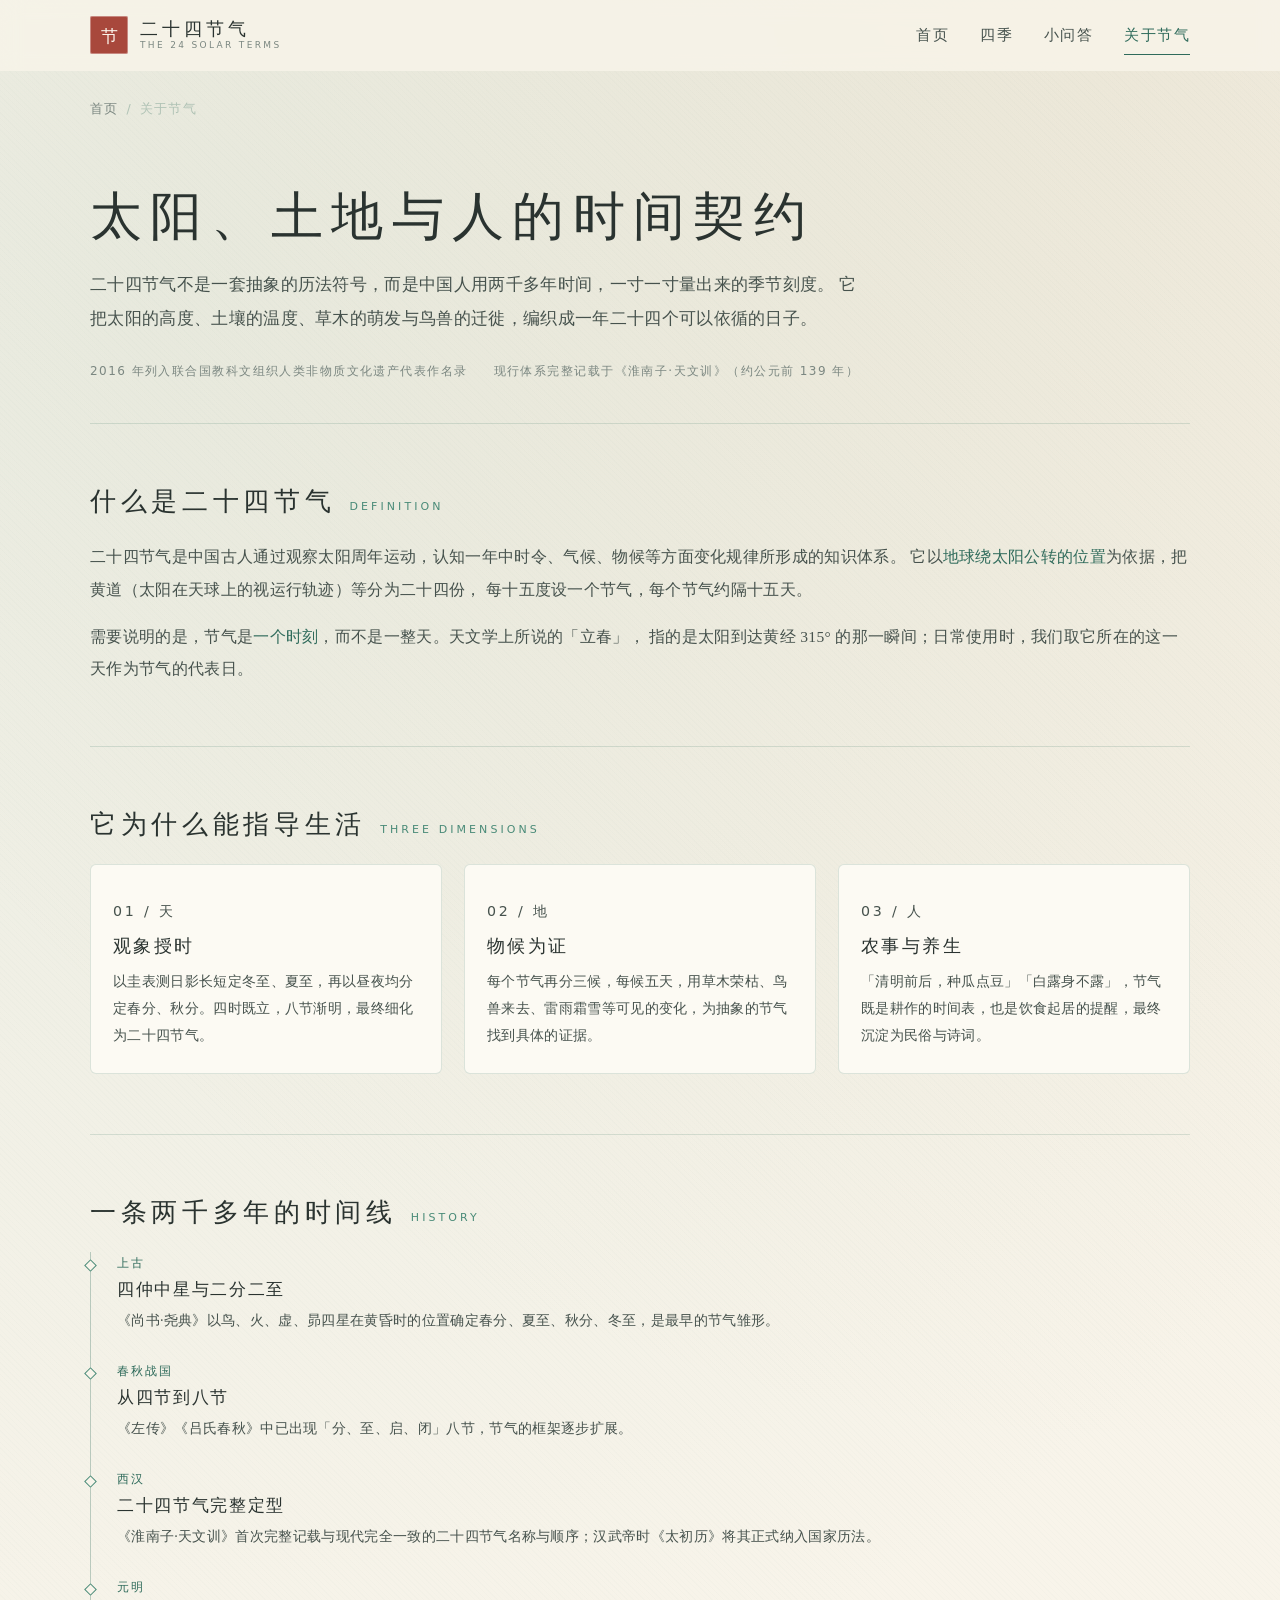
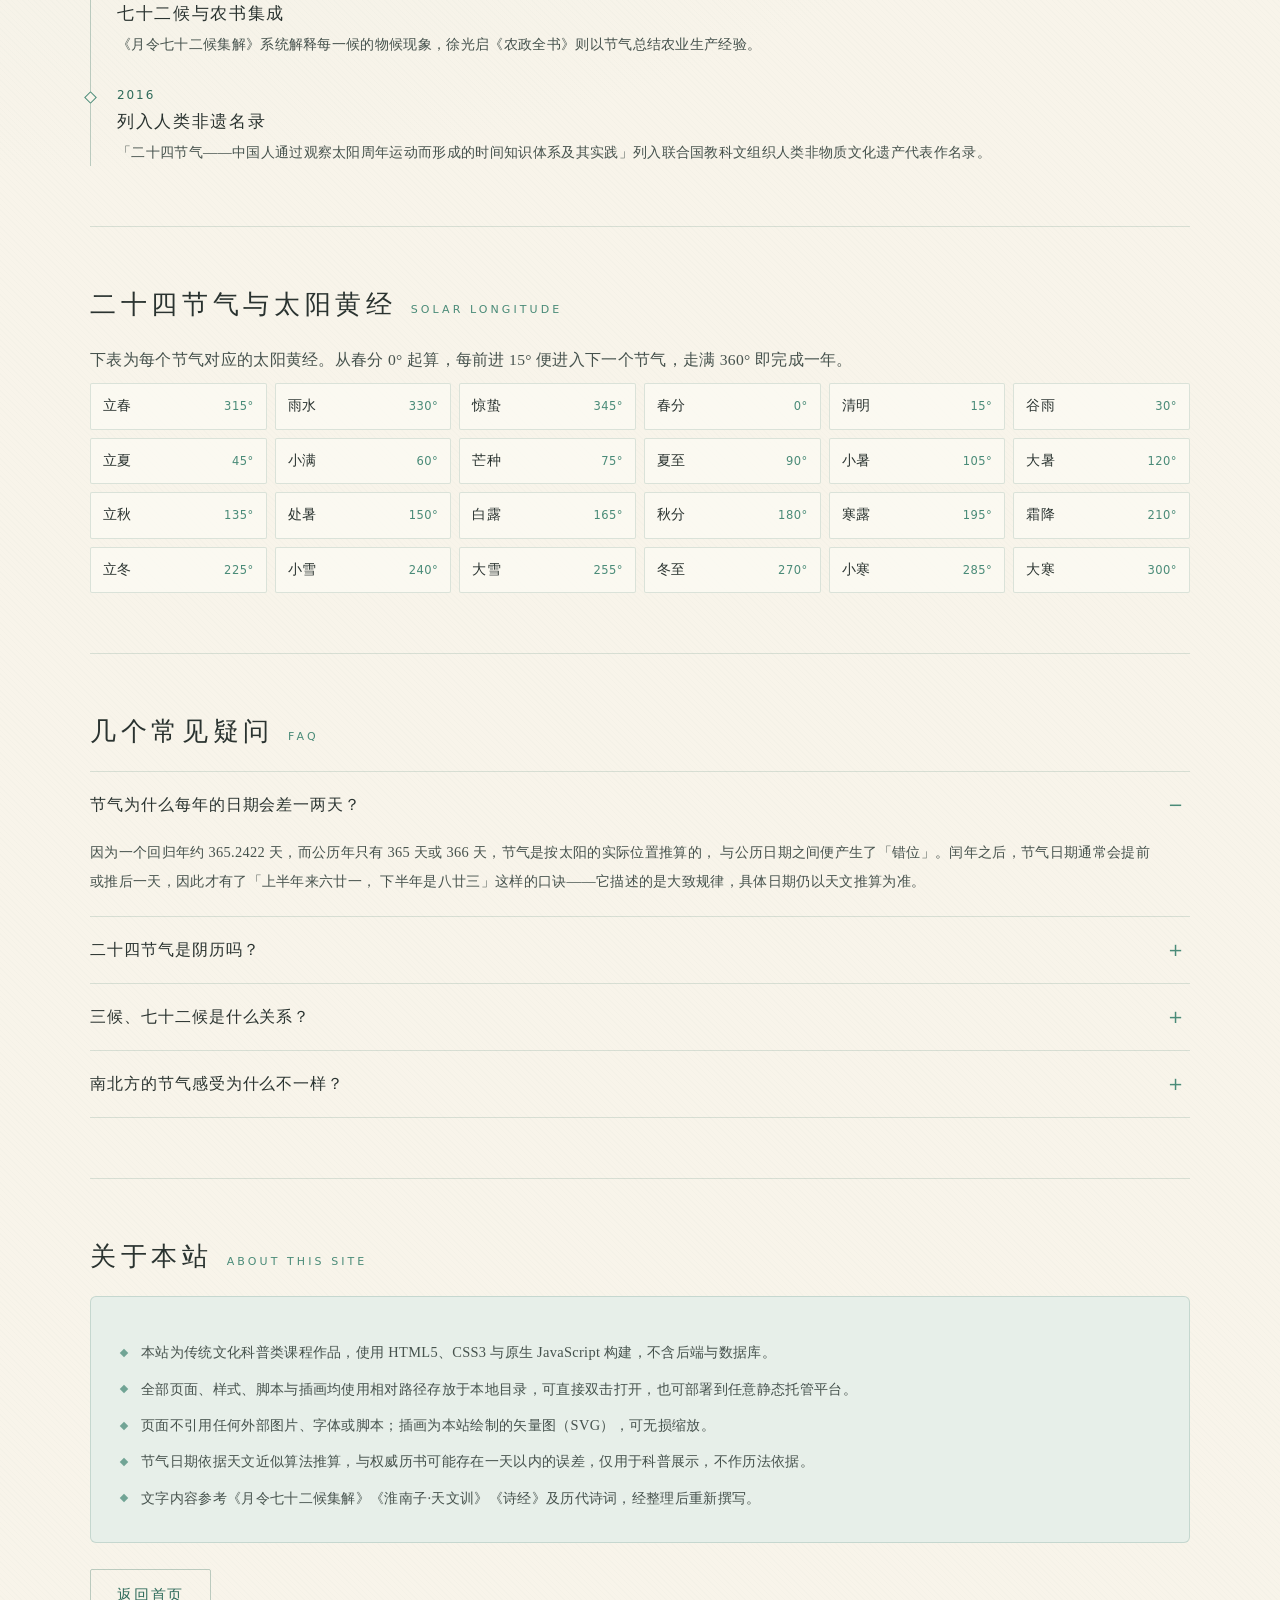
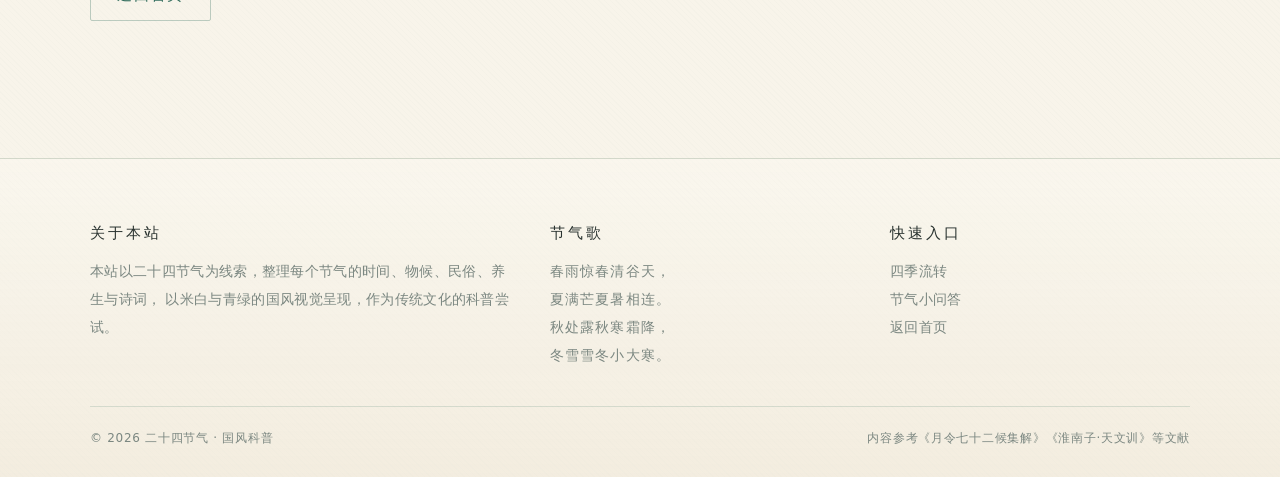
==== pages/about.html @ b08d24ab "二十四节气国风科普网站：首页、节气详情页、交互问答" ====
<!DOCTYPE html>
<html lang="zh-CN">
<head>
  <meta charset="UTF-8">
  <meta name="viewport" content="width=device-width, initial-scale=1">
  <title>关于二十四节气 · 由来、原理与文化价值</title>
  <meta name="description" content="二十四节气是什么、从何而来、依据什么划分：太阳黄经、七十二候、历史脉络、常见误解与本站说明。">
  <meta name="theme-color" content="#f8f4ea">
  <link rel="icon" href="../assets/images/favicon.svg" type="image/svg+xml">
  <link rel="stylesheet" href="../css/base.css">
  <link rel="stylesheet" href="../css/about.css">
</head>
<body>
  <a class="skip-link" href="#main">跳到主要内容</a>

  <header class="site-header">
    <div class="container site-header__inner">
      <a class="brand" href="../index.html">
        <span class="brand__seal" aria-hidden="true">节</span>
        <span class="brand__text">
          <span class="brand__name">二十四节气</span>
          <span class="brand__en">The 24 Solar Terms</span>
        </span>
      </a>

      <nav class="site-nav" id="site-nav" aria-label="主导航">
        <a href="../index.html">首页</a>
        <a href="../index.html#seasons">四季</a>
        <a href="../index.html#quiz">小问答</a>
        <a href="about.html" aria-current="page">关于节气</a>
      </nav>

      <button class="nav-toggle" type="button" aria-label="展开导航菜单" aria-expanded="false" aria-controls="site-nav">
        <span></span>
      </button>
    </div>
  </header>

  <main id="main">
    <div class="container">

      <nav class="crumb" aria-label="面包屑导航">
        <a href="../index.html">首页</a>
        <span>/</span>
        <span>关于节气</span>
      </nav>

      <!-- 题头 -->
      <section class="about-hero">
        <h1>太阳、土地与人的时间契约</h1>
        <p class="about-hero__lead">
          二十四节气不是一套抽象的历法符号，而是中国人用两千多年时间，一寸一寸量出来的季节刻度。
          它把太阳的高度、土壤的温度、草木的萌发与鸟兽的迁徙，编织成一年二十四个可以依循的日子。
        </p>
        <div class="about-hero__meta">
          <span>2016 年列入联合国教科文组织人类非物质文化遗产代表作名录</span>
          <span>现行体系完整记载于《淮南子·天文训》（约公元前 139 年）</span>
        </div>
      </section>

      <!-- 是什么 -->
      <section class="about-block">
        <div class="about-block__title">
          <h2>什么是二十四节气</h2>
          <span>Definition</span>
        </div>
        <div class="about-text">
          <p>
            二十四节气是中国古人通过观察太阳周年运动，认知一年中时令、气候、物候等方面变化规律所形成的知识体系。
            它以<strong>地球绕太阳公转的位置</strong>为依据，把黄道（太阳在天球上的视运行轨迹）等分为二十四份，
            每十五度设一个节气，每个节气约隔十五天。
          </p>
          <p>
            需要说明的是，节气是<strong>一个时刻</strong>，而不是一整天。天文学上所说的「立春」，
            指的是太阳到达黄经 315° 的那一瞬间；日常使用时，我们取它所在的这一天作为节气的代表日。
          </p>
        </div>
      </section>

      <!-- 三个维度 -->
      <section class="about-block">
        <div class="about-block__title">
          <h2>它为什么能指导生活</h2>
          <span>Three Dimensions</span>
        </div>
        <div class="point-grid">
          <div class="point">
            <p class="point__no">01 / 天</p>
            <h3>观象授时</h3>
            <p>以圭表测日影长短定冬至、夏至，再以昼夜均分定春分、秋分。四时既立，八节渐明，最终细化为二十四节气。</p>
          </div>
          <div class="point">
            <p class="point__no">02 / 地</p>
            <h3>物候为证</h3>
            <p>每个节气再分三候，每候五天，用草木荣枯、鸟兽来去、雷雨霜雪等可见的变化，为抽象的节气找到具体的证据。</p>
          </div>
          <div class="point">
            <p class="point__no">03 / 人</p>
            <h3>农事与养生</h3>
            <p>「清明前后，种瓜点豆」「白露身不露」，节气既是耕作的时间表，也是饮食起居的提醒，最终沉淀为民俗与诗词。</p>
          </div>
        </div>
      </section>

      <!-- 历史脉络 -->
      <section class="about-block">
        <div class="about-block__title">
          <h2>一条两千多年的时间线</h2>
          <span>History</span>
        </div>
        <div class="timeline">
          <div class="timeline__item">
            <p class="timeline__year">上古</p>
            <h3 class="timeline__title">四仲中星与二分二至</h3>
            <p class="timeline__desc">《尚书·尧典》以鸟、火、虚、昴四星在黄昏时的位置确定春分、夏至、秋分、冬至，是最早的节气雏形。</p>
          </div>
          <div class="timeline__item">
            <p class="timeline__year">春秋战国</p>
            <h3 class="timeline__title">从四节到八节</h3>
            <p class="timeline__desc">《左传》《吕氏春秋》中已出现「分、至、启、闭」八节，节气的框架逐步扩展。</p>
          </div>
          <div class="timeline__item">
            <p class="timeline__year">西汉</p>
            <h3 class="timeline__title">二十四节气完整定型</h3>
            <p class="timeline__desc">《淮南子·天文训》首次完整记载与现代完全一致的二十四节气名称与顺序；汉武帝时《太初历》将其正式纳入国家历法。</p>
          </div>
          <div class="timeline__item">
            <p class="timeline__year">元明</p>
            <h3 class="timeline__title">七十二候与农书集成</h3>
            <p class="timeline__desc">《月令七十二候集解》系统解释每一候的物候现象，徐光启《农政全书》则以节气总结农业生产经验。</p>
          </div>
          <div class="timeline__item">
            <p class="timeline__year">2016</p>
            <h3 class="timeline__title">列入人类非遗名录</h3>
            <p class="timeline__desc">「二十四节气——中国人通过观察太阳周年运动而形成的时间知识体系及其实践」列入联合国教科文组织人类非物质文化遗产代表作名录。</p>
          </div>
        </div>
      </section>

      <!-- 黄经对照 -->
      <section class="about-block">
        <div class="about-block__title">
          <h2>二十四节气与太阳黄经</h2>
          <span>Solar Longitude</span>
        </div>
        <div class="about-text">
          <p>下表为每个节气对应的太阳黄经。从春分 0° 起算，每前进 15° 便进入下一个节气，走满 360° 即完成一年。</p>
        </div>
        <div class="longitude-grid">
          <span>立春 <em>315°</em></span>
          <span>雨水 <em>330°</em></span>
          <span>惊蛰 <em>345°</em></span>
          <span>春分 <em>0°</em></span>
          <span>清明 <em>15°</em></span>
          <span>谷雨 <em>30°</em></span>
          <span>立夏 <em>45°</em></span>
          <span>小满 <em>60°</em></span>
          <span>芒种 <em>75°</em></span>
          <span>夏至 <em>90°</em></span>
          <span>小暑 <em>105°</em></span>
          <span>大暑 <em>120°</em></span>
          <span>立秋 <em>135°</em></span>
          <span>处暑 <em>150°</em></span>
          <span>白露 <em>165°</em></span>
          <span>秋分 <em>180°</em></span>
          <span>寒露 <em>195°</em></span>
          <span>霜降 <em>210°</em></span>
          <span>立冬 <em>225°</em></span>
          <span>小雪 <em>240°</em></span>
          <span>大雪 <em>255°</em></span>
          <span>冬至 <em>270°</em></span>
          <span>小寒 <em>285°</em></span>
          <span>大寒 <em>300°</em></span>
        </div>
      </section>

      <!-- 常见问题 -->
      <section class="about-block">
        <div class="about-block__title">
          <h2>几个常见疑问</h2>
          <span>FAQ</span>
        </div>
        <div class="faq">
          <details open>
            <summary>节气为什么每年的日期会差一两天？</summary>
            <p>
              因为一个回归年约 365.2422 天，而公历年只有 365 天或 366 天，节气是按太阳的实际位置推算的，
              与公历日期之间便产生了「错位」。闰年之后，节气日期通常会提前或推后一天，因此才有了「上半年来六廿一，
              下半年是八廿三」这样的口诀——它描述的是大致规律，具体日期仍以天文推算为准。
            </p>
          </details>
          <details>
            <summary>二十四节气是阴历吗？</summary>
            <p>
              不是。节气依据的是太阳的周年视运动，属于<strong>阳历成分</strong>；而农历（阴阳合历）中的月份依据月相，
              属于阴历成分。农历之所以要设置闰月，正是为了让月份与节气所代表的季节保持同步。
            </p>
          </details>
          <details>
            <summary>三候、七十二候是什么关系？</summary>
            <p>
              一个节气分为三候，每候五天；二十四节气共七十二候。每一候都有对应的物候描述，
              例如立春三候为「东风解冻、蛰虫始振、鱼陟负冰」。七十二候是中国古人对物候最细致的观察记录之一。
            </p>
          </details>
          <details>
            <summary>南北方的节气感受为什么不一样？</summary>
            <p>
              节气反映的是黄河中下游地区的物候经验，这是它诞生时的农业核心区。中国幅员辽阔，
              岭南的立冬仍是暖阳，漠河的白露已见霜雪，因此各地在实际应用中都会结合本地气候做调整，
              这也正是节气具有生命力的原因——它提供的是节奏，而非教条。
            </p>
          </details>
        </div>
      </section>

      <!-- 本站说明 -->
      <section class="about-block" style="border-bottom:none;">
        <div class="about-block__title">
          <h2>关于本站</h2>
          <span>About This Site</span>
        </div>
        <div class="site-note">
          <ul>
            <li>本站为传统文化科普类课程作品，使用 HTML5、CSS3 与原生 JavaScript 构建，不含后端与数据库。</li>
            <li>全部页面、样式、脚本与插画均使用相对路径存放于本地目录，可直接双击打开，也可部署到任意静态托管平台。</li>
            <li>页面不引用任何外部图片、字体或脚本；插画为本站绘制的矢量图（SVG），可无损缩放。</li>
            <li>节气日期依据天文近似算法推算，与权威历书可能存在一天以内的误差，仅用于科普展示，不作历法依据。</li>
            <li>文字内容参考《月令七十二候集解》《淮南子·天文训》《诗经》及历代诗词，经整理后重新撰写。</li>
          </ul>
        </div>
        <p style="margin-top:26px;">
          <a class="btn" href="../index.html">返回首页</a>
        </p>
      </section>

    </div>
  </main>

  <footer class="site-footer">
    <div class="container">
      <div class="site-footer__grid">
        <div>
          <h3>关于本站</h3>
          <p>
            本站以二十四节气为线索，整理每个节气的时间、物候、民俗、养生与诗词，
            以米白与青绿的国风视觉呈现，作为传统文化的科普尝试。
          </p>
        </div>
        <div>
          <h3>节气歌</h3>
          <p class="site-footer__song">
            春雨惊春清谷天，<br>
            夏满芒夏暑相连。<br>
            秋处露秋寒霜降，<br>
            冬雪雪冬小大寒。
          </p>
        </div>
        <div>
          <h3>快速入口</h3>
          <p><a href="../index.html#seasons">四季流转</a></p>
          <p><a href="../index.html#quiz">节气小问答</a></p>
          <p><a href="../index.html">返回首页</a></p>
        </div>
      </div>
      <div class="site-footer__bottom">
        <span>© <span data-year>2026</span> 二十四节气 · 国风科普</span>
        <span>内容参考《月令七十二候集解》《淮南子·天文训》等文献</span>
      </div>
    </div>
  </footer>

  <button class="back-top" type="button" aria-label="返回顶部">↑</button>

  <script>window.SITE_BASE = '../';</script>
  <script src="../js/data.js"></script>
  <script src="../js/common.js"></script>
</body>
</html>
---- css/base.css ----
@charset "utf-8";
/* ==========================================================================
   base.css —— 全站基础样式：变量、重置、排版、页头页脚、通用组件
   配色：米白（纸）+ 青绿（玉）+ 朱砂（印），整体淡雅国风
   ========================================================================== */

/* ---------- 1. 设计变量 ---------- */
:root {
  /* 纸色与墨色 */
  --paper: #f8f4ea;
  --paper-2: #fcfaf3;
  --paper-3: #efe7d7;
  --ink: #2a3330;
  --ink-2: #46524d;
  --ink-3: #7b8781;

  /* 青绿主色 */
  --jade: #2f6b5b;
  --jade-2: #4a8b78;
  --jade-3: #8fb9ab;
  --jade-pale: #e7efe9;

  /* 点缀色 */
  --cinnabar: #a8483c;
  --gold: #b08c4f;

  --line: rgba(47, 107, 91, 0.16);
  --line-strong: rgba(47, 107, 91, 0.3);

  --shadow-sm: 0 2px 12px rgba(42, 51, 48, 0.05);
  --shadow-md: 0 14px 34px rgba(47, 107, 91, 0.12);

  --radius-s: 2px;
  --radius: 6px;
  --container: 1180px;

  /* 字体：优先使用系统自带的宋体类衬线字体，不加载外部字体文件 */
  --font-serif: "Songti SC", "STSong", "SimSun", "Source Han Serif SC",
    "Noto Serif CJK SC", "Times New Roman", serif;
  --font-sans: system-ui, -apple-system, "PingFang SC", "Hiragino Sans GB",
    "Microsoft YaHei", sans-serif;
}

/* ---------- 2. 重置与基础排版 ---------- */
*,
*::before,
*::after {
  box-sizing: border-box;
}

html {
  scroll-behavior: smooth;
  -webkit-text-size-adjust: 100%;
}

body {
  margin: 0;
  background-color: var(--paper);
  /* 极淡的纸纹：两层径向渐变 + 一层细密斜纹，纯 CSS 实现，无需图片 */
  background-image:
    radial-gradient(circle at 12% 8%, rgba(143, 185, 171, 0.14), transparent 42%),
    radial-gradient(circle at 88% 0%, rgba(176, 140, 79, 0.1), transparent 38%),
    repeating-linear-gradient(45deg, rgba(47, 107, 91, 0.016) 0 1px, transparent 1px 4px);
  color: var(--ink);
  font-family: var(--font-serif);
  font-size: 16px;
  line-height: 1.9;
  letter-spacing: 0.02em;
  -webkit-font-smoothing: antialiased;
}

img {
  max-width: 100%;
  height: auto; /* 关键：避免 width/height 属性固定高度，让 CSS 的宽高比生效 */
  display: block;
}

a {
  color: inherit;
  text-decoration: none;
}

h1, h2, h3, h4 {
  margin: 0;
  font-weight: 500;
  line-height: 1.35;
  letter-spacing: 0.04em;
}

p {
  margin: 0;
}

ul, ol, dl, dd {
  margin: 0;
  padding: 0;
}

li {
  list-style: none;
}

button {
  font-family: inherit;
  font-size: inherit;
  color: inherit;
  border: none;
  background: none;
  cursor: pointer;
}

/* 键盘可见焦点 */
:focus-visible {
  outline: 2px solid var(--jade-2);
  outline-offset: 3px;
}

/* 跳到主内容（无障碍） */
.skip-link {
  position: absolute;
  left: 12px;
  top: -60px;
  z-index: 999;
  padding: 8px 18px;
  background: var(--jade);
  color: #fff;
  border-radius: var(--radius-s);
  transition: top 0.25s ease;
}

.skip-link:focus {
  top: 12px;
}

/* 锚点定位时预留吸顶导航高度 */
[id] {
  scroll-margin-top: 88px;
}

/* ---------- 3. 布局容器与通用小节标题 ---------- */
.container {
  width: 100%;
  max-width: var(--container);
  margin: 0 auto;
  padding: 0 clamp(18px, 4vw, 40px);
}

.section {
  padding: clamp(56px, 8vw, 104px) 0;
}

.section--tight {
  padding: clamp(40px, 6vw, 72px) 0;
}

/* 小节标题：左侧竖线 + 主标题 + 小字副题 */
.section-head {
  margin-bottom: clamp(28px, 4vw, 48px);
}

.section-head__eyebrow {
  display: flex;
  align-items: center;
  gap: 10px;
  font-family: var(--font-sans);
  font-size: 12px;
  letter-spacing: 0.32em;
  text-transform: uppercase;
  color: var(--jade-2);
}

.section-head__eyebrow::before {
  content: "";
  width: 26px;
  height: 1px;
  background: var(--line-strong);
}

.section-head h2 {
  margin-top: 10px;
  font-size: clamp(24px, 3.4vw, 36px);
  color: var(--ink);
}

.section-head h2 small {
  font-size: 0.42em;
  letter-spacing: 0.2em;
  color: var(--ink-3);
  margin-left: 12px;
  font-family: var(--font-sans);
}

.section-head__desc {
  margin-top: 12px;
  max-width: 38em;
  color: var(--ink-2);
  font-size: 15.5px;
}

/* ---------- 4. 按钮 ---------- */
.btn {
  display: inline-flex;
  align-items: center;
  gap: 8px;
  padding: 11px 26px;
  border: 1px solid var(--line-strong);
  border-radius: var(--radius-s);
  color: var(--jade);
  font-size: 15px;
  letter-spacing: 0.12em;
  background: transparent;
  transition: color 0.3s ease, background-color 0.3s ease,
    border-color 0.3s ease, transform 0.3s ease;
}

.btn:hover {
  background: var(--jade);
  border-color: var(--jade);
  color: var(--paper-2);
  transform: translateY(-1px);
}

.btn--primary {
  background: var(--jade);
  border-color: var(--jade);
  color: var(--paper-2);
}

.btn--primary:hover {
  background: #245248;
  border-color: #245248;
}

.btn--ghost {
  color: var(--ink-2);
  border-color: rgba(42, 51, 48, 0.2);
}

.btn--ghost:hover {
  background: var(--ink-2);
  border-color: var(--ink-2);
  color: var(--paper-2);
}

.btn[disabled] {
  opacity: 0.45;
  cursor: not-allowed;
  transform: none;
}

/* ---------- 5. 页头 ---------- */
.site-header {
  position: sticky;
  top: 0;
  z-index: 100;
  background: rgba(248, 244, 234, 0.82);
  border-bottom: 1px solid transparent;
  backdrop-filter: blur(10px);
  -webkit-backdrop-filter: blur(10px);
  transition: border-color 0.3s ease, box-shadow 0.3s ease;
}

.site-header.is-scrolled {
  border-bottom-color: var(--line);
  box-shadow: 0 6px 20px rgba(42, 51, 48, 0.05);
}

.site-header__inner {
  display: flex;
  align-items: center;
  justify-content: space-between;
  gap: 20px;
  height: 70px;
}

/* 品牌：朱砂印章 + 书法字 */
.brand {
  display: flex;
  align-items: center;
  gap: 12px;
}

.brand__seal {
  display: grid;
  place-items: center;
  width: 38px;
  height: 38px;
  background: var(--cinnabar);
  color: #fdf8ef;
  border-radius: 2px;
  font-size: 17px;
  line-height: 1;
  letter-spacing: 0;
  padding-top: 2px;
  box-shadow: inset 0 0 0 1px rgba(255, 255, 255, 0.35);
}

.brand__text {
  display: flex;
  flex-direction: column;
  line-height: 1.2;
}

.brand__name {
  font-size: 18px;
  letter-spacing: 0.22em;
}

.brand__en {
  font-family: var(--font-sans);
  font-size: 9px;
  letter-spacing: 0.26em;
  color: var(--ink-3);
  text-transform: uppercase;
}

.site-nav {
  display: flex;
  align-items: center;
  gap: clamp(14px, 2.4vw, 34px);
}

.site-nav a {
  position: relative;
  font-size: 15px;
  color: var(--ink-2);
  padding: 6px 0;
  letter-spacing: 0.1em;
  transition: color 0.25s ease;
}

.site-nav a::after {
  content: "";
  position: absolute;
  left: 0;
  bottom: 0;
  width: 0;
  height: 1px;
  background: var(--jade);
  transition: width 0.3s ease;
}

.site-nav a:hover,
.site-nav a[aria-current="page"] {
  color: var(--jade);
}

.site-nav a:hover::after,
.site-nav a[aria-current="page"]::after {
  width: 100%;
}

/* 移动端菜单按钮 */
.nav-toggle {
  display: none;
  width: 40px;
  height: 40px;
  border: 1px solid var(--line);
  border-radius: var(--radius-s);
  position: relative;
}

.nav-toggle span,
.nav-toggle span::before,
.nav-toggle span::after {
  position: absolute;
  left: 50%;
  width: 18px;
  height: 1px;
  background: var(--ink-2);
  transform: translateX(-50%);
  transition: transform 0.3s ease, opacity 0.2s ease;
}

.nav-toggle span {
  top: 50%;
}

.nav-toggle span::before {
  content: "";
  top: -6px;
}

.nav-toggle span::after {
  content: "";
  top: 6px;
}

/* ---------- 面包屑 ---------- */
.crumb {
  display: flex;
  align-items: center;
  flex-wrap: wrap;
  gap: 8px;
  padding-top: 26px;
  font-family: var(--font-sans);
  font-size: 12.5px;
  letter-spacing: 0.1em;
  color: var(--ink-3);
}

.crumb a:hover {
  color: var(--jade);
}

.crumb span {
  color: var(--line-strong);
}

/* ---------- 6. 页脚 ---------- */
.site-footer {
  margin-top: clamp(40px, 6vw, 80px);
  padding: clamp(40px, 5vw, 64px) 0 28px;
  border-top: 1px solid var(--line);
  background: linear-gradient(180deg, rgba(252, 250, 243, 0.4), rgba(239, 231, 215, 0.55));
}

.site-footer__grid {
  display: grid;
  grid-template-columns: 1.4fr 1fr 1fr;
  gap: 40px;
}

.site-footer h3 {
  font-size: 15px;
  letter-spacing: 0.2em;
  color: var(--ink);
  margin-bottom: 14px;
}

.site-footer p,
.site-footer a {
  color: var(--ink-3);
  font-size: 14px;
  line-height: 2;
}

.site-footer a:hover {
  color: var(--jade);
}

.site-footer__song {
  color: var(--ink-2);
  font-size: 15px;
  letter-spacing: 0.08em;
  line-height: 2.1;
}

.site-footer__bottom {
  margin-top: 36px;
  padding-top: 20px;
  border-top: 1px solid var(--line);
  display: flex;
  flex-wrap: wrap;
  gap: 10px 24px;
  justify-content: space-between;
  font-family: var(--font-sans);
  font-size: 12px;
  color: var(--ink-3);
  letter-spacing: 0.06em;
}

/* ---------- 7. 返回顶部 ---------- */
.back-top {
  position: fixed;
  right: clamp(16px, 3vw, 34px);
  bottom: clamp(16px, 3vw, 34px);
  z-index: 90;
  width: 44px;
  height: 44px;
  border-radius: 50%;
  border: 1px solid var(--line-strong);
  background: rgba(252, 250, 243, 0.92);
  color: var(--jade);
  display: grid;
  place-items: center;
  font-size: 15px;
  opacity: 0;
  visibility: hidden;
  transform: translateY(10px);
  transition: opacity 0.3s ease, transform 0.3s ease, visibility 0.3s;
  backdrop-filter: blur(6px);
}

.back-top.is-show {
  opacity: 1;
  visibility: visible;
  transform: none;
}

.back-top:hover {
  background: var(--jade);
  color: var(--paper-2);
}

/* ---------- 8. 滚动淡入动画 ---------- */
[data-reveal] {
  opacity: 0;
  transform: translateY(20px);
  transition: opacity 0.75s ease, transform 0.75s cubic-bezier(0.22, 0.61, 0.36, 1);
  will-change: opacity, transform;
}

[data-reveal].is-visible {
  opacity: 1;
  transform: none;
}

/* ---------- 9. 响应式 ---------- */
@media (max-width: 900px) {
  .site-footer__grid {
    grid-template-columns: 1fr 1fr;
  }
}

@media (max-width: 760px) {
  .nav-toggle {
    display: block;
  }

  .site-nav {
    position: absolute;
    top: 70px;
    left: 0;
    right: 0;
    flex-direction: column;
    align-items: stretch;
    gap: 0;
    padding: 0 clamp(18px, 4vw, 40px);
    background: rgba(252, 250, 243, 0.98);
    border-bottom: 1px solid var(--line);
    box-shadow: var(--shadow-sm);
    max-height: 0;
    overflow: hidden;
    transition: max-height 0.35s ease, padding 0.35s ease;
  }

  .site-nav.is-open {
    max-height: 320px;
    padding: 8px clamp(18px, 4vw, 40px) 18px;
  }

  .site-nav a {
    padding: 12px 0;
    border-bottom: 1px solid rgba(47, 107, 91, 0.08);
  }

  .site-nav a::after {
    display: none;
  }

  .site-footer__grid {
    grid-template-columns: 1fr;
    gap: 26px;
  }

  body {
    font-size: 15.5px;
  }
}

/* 尊重系统「减少动态效果」设置 */
@media (prefers-reduced-motion: reduce) {
  html {
    scroll-behavior: auto;
  }

  *,
  *::before,
  *::after {
    animation-duration: 0.001ms !important;
    transition-duration: 0.001ms !important;
  }

  [data-reveal] {
    opacity: 1;
    transform: none;
  }
}
---- css/about.css ----
@charset "utf-8";
/* ==========================================================================
   about.css —— 「关于节气」页面样式：题头、条目网格、历史脉络、黄经表、问答
   ========================================================================== */

.about-hero {
  padding: clamp(34px, 5vw, 62px) 0 clamp(24px, 4vw, 40px);
  border-bottom: 1px solid var(--line);
}

.about-hero h1 {
  font-size: clamp(30px, 5vw, 52px);
  letter-spacing: 0.16em;
  line-height: 1.3;
}

.about-hero__lead {
  margin-top: 18px;
  max-width: 46em;
  font-size: clamp(15px, 1.8vw, 17px);
  line-height: 2;
  color: var(--ink-2);
}

.about-hero__meta {
  display: flex;
  flex-wrap: wrap;
  gap: 10px 26px;
  margin-top: 24px;
  font-family: var(--font-sans);
  font-size: 12px;
  letter-spacing: 0.12em;
  color: var(--ink-3);
}

/* ---------- 通用内容小节 ---------- */
.about-block {
  padding: clamp(34px, 5vw, 60px) 0;
  border-bottom: 1px solid var(--line);
}

.about-block__title {
  display: flex;
  align-items: baseline;
  gap: 14px;
  margin-bottom: 22px;
}

.about-block__title h2 {
  font-size: clamp(20px, 2.6vw, 26px);
  letter-spacing: 0.18em;
}

.about-block__title span {
  font-family: var(--font-sans);
  font-size: 11px;
  letter-spacing: 0.28em;
  color: var(--jade-2);
  text-transform: uppercase;
}

.about-text p {
  color: var(--ink-2);
  font-size: 15.6px;
  line-height: 2.1;
}

.about-text p + p {
  margin-top: 14px;
}

.about-text strong {
  color: var(--jade);
  font-weight: 500;
}

/* ---------- 三栏要点 ---------- */
.point-grid {
  display: grid;
  grid-template-columns: repeat(3, minmax(0, 1fr));
  gap: clamp(12px, 2vw, 22px);
  margin-top: 8px;
}

.point {
  padding: 24px 22px;
  background: var(--paper-2);
  border: 1px solid var(--line);
  border-radius: var(--radius);
  transition: transform 0.4s ease, box-shadow 0.4s ease, border-color 0.4s ease;
}

.point:hover {
  transform: translateY(-4px);
  border-color: var(--line-strong);
  box-shadow: var(--shadow-sm);
}

.point__no {
  font-family: var(--font-sans);
  font-size: 11px;
  letter-spacing: 0.2em;
  color: var(--cinnabar);
}

.point h3 {
  margin-top: 10px;
  font-size: 17.5px;
  letter-spacing: 0.14em;
}

.point p {
  margin-top: 9px;
  font-size: 14.2px;
  line-height: 1.9;
  color: var(--ink-2);
}

/* ---------- 历史脉络 ---------- */
.timeline {
  position: relative;
  margin-top: 10px;
  padding-left: 26px;
  border-left: 1px solid var(--line-strong);
}

.timeline__item {
  position: relative;
  padding: 0 0 26px 0;
}

.timeline__item:last-child {
  padding-bottom: 0;
}

.timeline__item::before {
  content: "";
  position: absolute;
  left: -31px;
  top: 9px;
  width: 9px;
  height: 9px;
  background: var(--paper);
  border: 1px solid var(--jade-2);
  transform: rotate(45deg);
}

.timeline__year {
  font-family: var(--font-sans);
  font-size: 12px;
  letter-spacing: 0.16em;
  color: var(--jade);
}

.timeline__title {
  margin-top: 4px;
  font-size: 16.5px;
  letter-spacing: 0.1em;
}

.timeline__desc {
  margin-top: 6px;
  font-size: 14.2px;
  line-height: 1.9;
  color: var(--ink-2);
}

/* ---------- 黄经对照表 ---------- */
.longitude-grid {
  display: grid;
  grid-template-columns: repeat(6, minmax(0, 1fr));
  gap: 8px;
  margin-top: 6px;
}

.longitude-grid span {
  display: flex;
  align-items: baseline;
  justify-content: space-between;
  gap: 6px;
  padding: 9px 12px;
  background: rgba(252, 250, 243, 0.8);
  border: 1px solid var(--line);
  border-radius: 2px;
  font-size: 14px;
  color: var(--ink);
}

.longitude-grid em {
  font-family: var(--font-sans);
  font-style: normal;
  font-size: 11.5px;
  color: var(--jade-2);
  letter-spacing: 0.04em;
}

/* ---------- 常见问题（原生折叠，无需脚本） ---------- */
.faq {
  border-top: 1px solid var(--line);
}

.faq details {
  border-bottom: 1px solid var(--line);
}

.faq summary {
  position: relative;
  padding: 18px 34px 18px 0;
  cursor: pointer;
  font-size: 15.8px;
  letter-spacing: 0.06em;
  color: var(--ink);
  list-style: none;
}

.faq summary::-webkit-details-marker {
  display: none;
}

.faq summary::after {
  content: "+";
  position: absolute;
  right: 6px;
  top: 50%;
  transform: translateY(-50%);
  font-family: var(--font-sans);
  font-size: 18px;
  color: var(--jade-2);
  transition: transform 0.3s ease;
}

.faq details[open] summary::after {
  content: "−";
}

.faq details p {
  padding: 0 34px 20px 0;
  font-size: 14.4px;
  line-height: 2;
  color: var(--ink-2);
}

/* ---------- 本站说明 ---------- */
.site-note {
  margin-top: 10px;
  padding: clamp(20px, 3vw, 30px);
  background: var(--jade-pale);
  border: 1px solid rgba(47, 107, 91, 0.18);
  border-radius: var(--radius);
}

.site-note ul {
  margin-top: 12px;
  display: grid;
  gap: 9px;
}

.site-note li {
  position: relative;
  padding-left: 20px;
  font-size: 14.4px;
  line-height: 1.9;
  color: var(--ink-2);
}

.site-note li::before {
  content: "";
  position: absolute;
  left: 0;
  top: 0.75em;
  width: 6px;
  height: 6px;
  background: var(--jade-2);
  transform: rotate(45deg);
  opacity: 0.75;
}

@media (max-width: 900px) {
  .point-grid,
  .longitude-grid {
    grid-template-columns: repeat(3, minmax(0, 1fr));
  }
}

@media (max-width: 620px) {
  .point-grid {
    grid-template-columns: 1fr;
  }

  .longitude-grid {
    grid-template-columns: repeat(2, minmax(0, 1fr));
  }
}
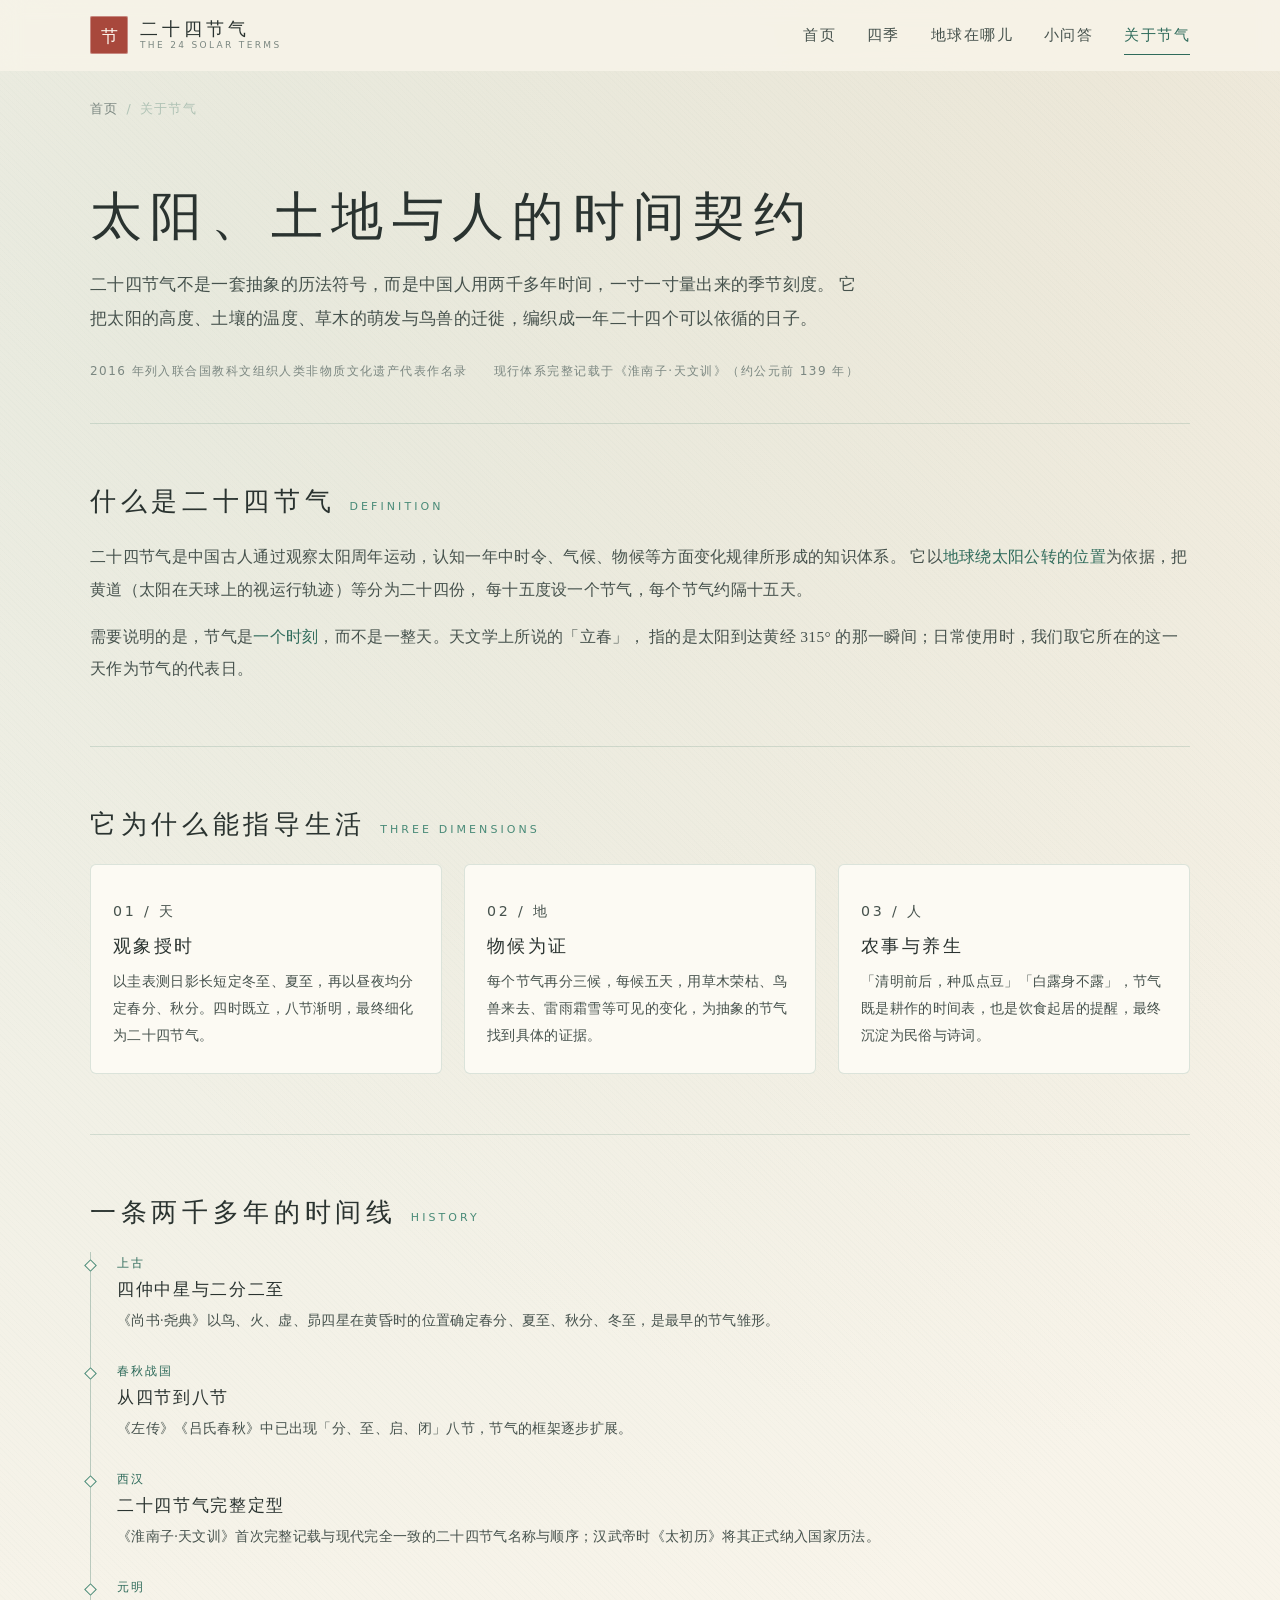
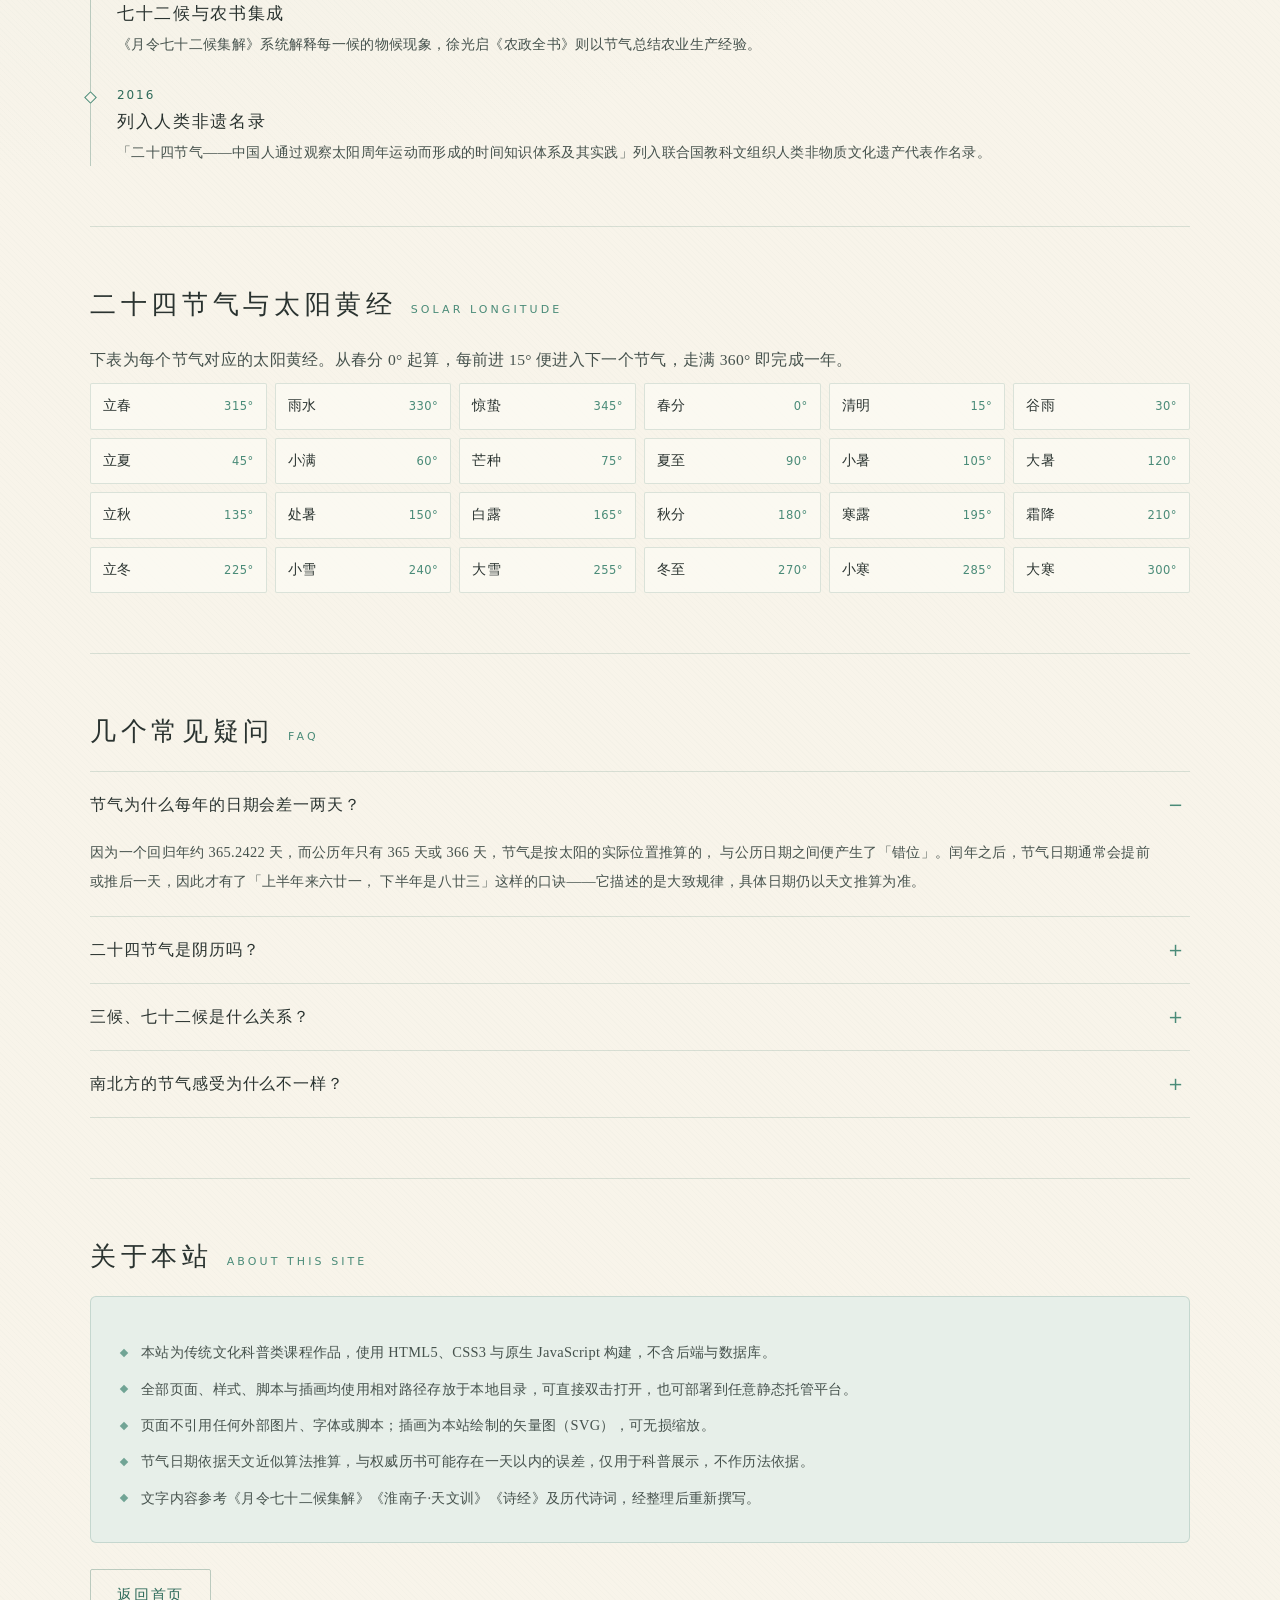
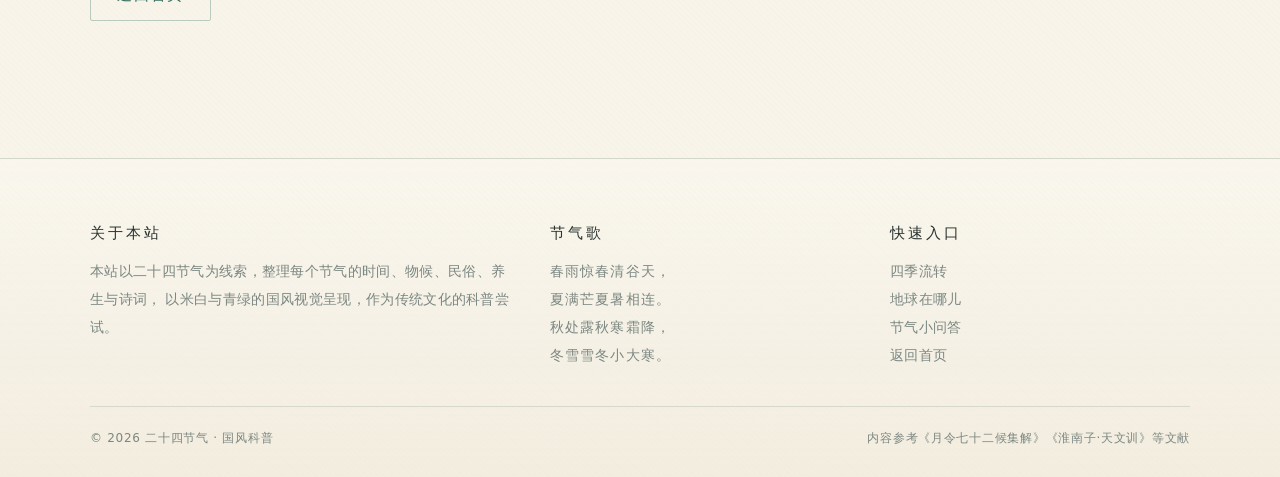
==== commit f8271c5f: "新增「地球在哪儿」黄道俯视图：点节气看地球位置、日地距离与太阳直射点" ====
--- a/pages/about.html
+++ b/pages/about.html
@@ -26,6 +26,7 @@
       <nav class="site-nav" id="site-nav" aria-label="主导航">
         <a href="../index.html">首页</a>
         <a href="../index.html#seasons">四季</a>
+        <a href="orbit.html">地球在哪儿</a>
         <a href="../index.html#quiz">小问答</a>
         <a href="about.html" aria-current="page">关于节气</a>
       </nav>
@@ -259,6 +260,7 @@
         <div>
           <h3>快速入口</h3>
           <p><a href="../index.html#seasons">四季流转</a></p>
+          <p><a href="orbit.html">地球在哪儿</a></p>
           <p><a href="../index.html#quiz">节气小问答</a></p>
           <p><a href="../index.html">返回首页</a></p>
         </div>
--- a/css/base.css
+++ b/css/base.css
@@ -527,7 +527,8 @@
     align-items: stretch;
     gap: 0;
     padding: 0 clamp(18px, 4vw, 40px);
-    background: rgba(252, 250, 243, 0.98);
+    /* 用不透明底色：页头带 backdrop-filter，半透明会让正文透上来 */
+    background: var(--paper-2);
     border-bottom: 1px solid var(--line);
     box-shadow: var(--shadow-sm);
     max-height: 0;
